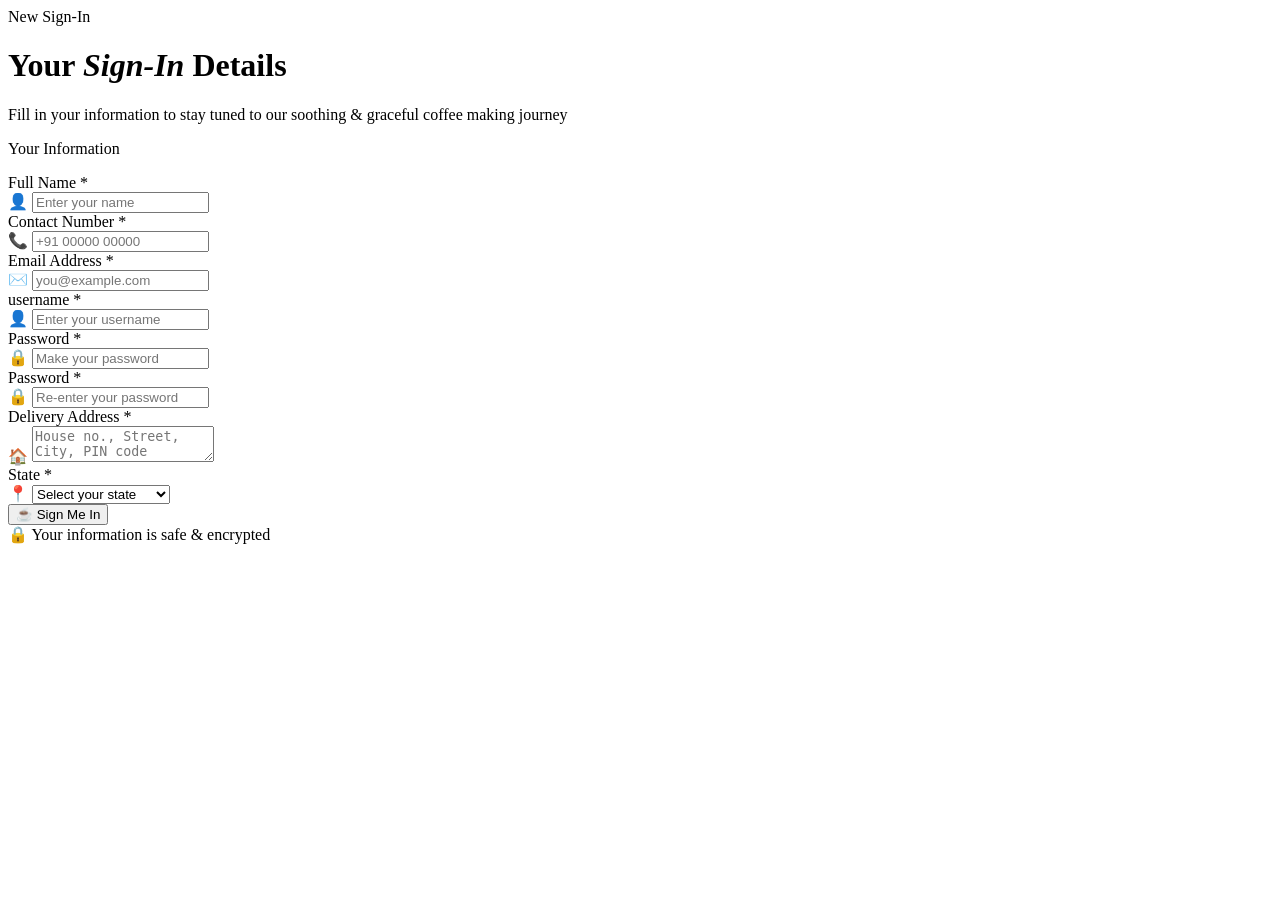
==== sign.html @ ac739aab "Add files via upload" ====
<!DOCTYPE html>
<html lang="en">

<head>
    <meta charset="UTF-8" />
    <meta name="viewport" content="width=device-width, initial-scale=1.0" />
    <title>Sign-In</title>
    <link
        href="https://fonts.googleapis.com/css2?family=Playfair+Display:ital,wght@0,600;0,700;1,600&family=DM+Sans:wght@400;500;600&display=swap"
        rel="stylesheet" />
    <link rel="stylesheet" href="order.css">
</head>

<body>

    <div class="card">

        <!-- Header -->
        <div class="card-header">
            <div class="badge"><span class="badge-dot"></span> New Sign-In</div>
            <h1>Your <em>Sign-In</em> Details</h1>
            <p>Fill in your information to stay tuned to our soothing & graceful coffee making journey</p>
        </div>
        <div class="steam-bar">
            <div class="steam-fill"></div>
        </div>

        <!-- Form Body -->
        <div class="card-body">
            <form action="payment.html">

                <!-- Customer Info -->
                <p class="section-label">Your Information</p>
                <div class="form-grid">

                    <div class="form-row">
                        <div class="form-group">
                            <label for="name">Full Name <span class="req">*</span></label>
                            <div class="input-wrap">
                                <span class="input-icon">👤</span>
                                <input type="text" id="name" placeholder="Enter your name" required />
                            </div>
                        </div>

                        <div class="form-group">
                            <label for="contact">Contact Number <span class="req">*</span></label>
                            <div class="input-wrap">
                                <span class="input-icon">📞</span>
                                <input type="tel" id="contact" placeholder="+91 00000 00000" required />
                            </div>
                        </div>
                    </div>

                    <div class="form-group span-full">
                        <label for="email">Email Address <span class="req">*</span></label>
                        <div class="input-wrap">
                            <span class="input-icon">✉️</span>
                            <input type="email" id="email" placeholder="you@example.com" required />
                        </div>
                    </div>
                    <div class="form-row">
                        <div class="form-group">
                            <label for="name">username <span class="req">*</span></label>
                            <div class="input-wrap">
                                <span class="input-icon">👤</span>
                                <input type="text" id="name" placeholder="Enter your username" required />
                            </div>
                        </div>
                    </div>
                    <div class="form-group">
                        <label for="password">Password <span class="req">*</span></label>
                        <div class="input-wrap">
                            <span class="input-icon">🔒</span>
                            <input type="password" id="password" placeholder="Make your password" required />
                        </div>
                    </div>
                    <div class="form-group">
                        <label for="password">Password <span class="req">*</span></label>
                        <div class="input-wrap">
                            <span class="input-icon">🔒</span>
                            <input type="password" id="password" placeholder="Re-enter your password" required />
                        </div>
                    </div>
                </div>

                <div class="form-group span-full">
                    <label for="address">Delivery Address <span class="req">*</span></label>
                    <div class="input-wrap">
                        <span class="input-icon textarea-icon">🏠</span>
                        <textarea id="address" placeholder="House no., Street, City, PIN code" required></textarea>
                    </div>
                </div>

                <div class="form-group span-full">
                    <label for="state">State <span class="req">*</span></label>
                    <div class="input-wrap select-wrap">
                        <span class="input-icon">📍</span>
                        <select id="state" required>
                            <option value="" disabled selected>Select your state</option>
                            <optgroup label="States">
                                <option>Bihar</option>
                                <option>Gujrat</option>
                                <option>Haryana</option>
                                <option>Jharkhand</option>
                                <option>Madhya Pradesh</option>
                                <option>Maharashtra</option>
                                <option>Odisha</option>
                                <option>Uttar Pradesh</option>
                                <option>West Bengal</option>
                            </optgroup>
                        </select>
                    </div>
                </div>

        </div>

        <!-- Submit -->
        <div class="btn-wrap">
            <button type="submit" class="btn">
                <span class="btn-inner">
                    <span>☕</span>
                    Sign Me In
                </span>
            </button>
        </div>

        <div class="secure-note">🔒 Your information is safe &amp; encrypted</div>

        </form>
    </div>

    </div>

</body>

</html>
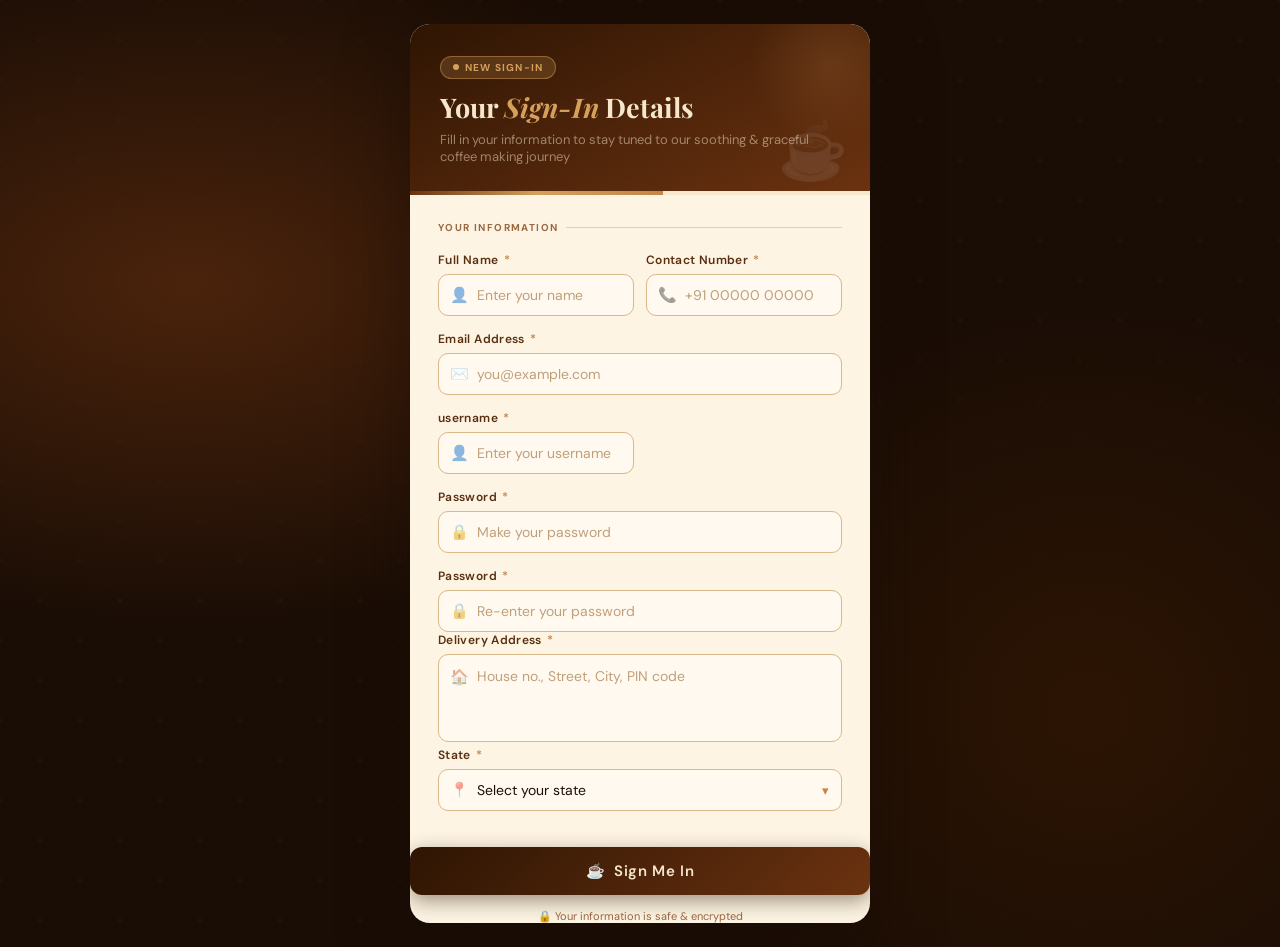
==== commit e4ce8773: "Add sign.css stylesheet to sign.html" ====
--- a/sign.html
+++ b/sign.html
@@ -9,6 +9,7 @@
         href="https://fonts.googleapis.com/css2?family=Playfair+Display:ital,wght@0,600;0,700;1,600&family=DM+Sans:wght@400;500;600&display=swap"
         rel="stylesheet" />
     <link rel="stylesheet" href="order.css">
+    <link rel="stylesheet" href="sign.css">
 </head>
 
 <body>
@@ -133,4 +134,4 @@
 
 </body>
 
-</html>+</html>
--- a/sign.css
+++ b/sign.css
@@ -0,0 +1,279 @@
+
+    *, *::before, *::after { margin: 0; padding: 0; box-sizing: border-box; }
+
+    :root {
+      --espresso:     #1a0d05;
+      --dark-roast:   #2e1503;
+      --medium-roast: #6b3210;
+      --latte:        #c4844a;
+      --caramel:      #d4a05a;
+      --cream:        #f5e6cc;
+      --milk-foam:    #fdf4e3;
+      --text-dark:    #1e0f04;
+      --text-mid:     #5a2e10;
+      --text-muted:   #9a6840;
+      --border:       #d9b88a;
+      --shadow:       0 24px 64px rgba(26, 13, 5, 0.55);
+    }
+
+    body {
+      min-height: 100vh;
+      display: flex;
+      align-items: center;
+      justify-content: center;
+      padding: 24px 16px;
+      font-family: 'DM Sans', sans-serif;
+      background-color: var(--espresso);
+      background-image:
+        radial-gradient(ellipse 80% 60% at 15% 30%, rgba(107,50,16,0.6) 0%, transparent 60%),
+        radial-gradient(ellipse 60% 80% at 85% 75%, rgba(46,21,3,0.9) 0%, transparent 55%),
+        url("data:image/svg+xml,%3Csvg width='80' height='80' viewBox='0 0 80 80' xmlns='http://www.w3.org/2000/svg'%3E%3Ccircle cx='40' cy='40' r='1.5' fill='%23c4844a' fill-opacity='0.07'/%3E%3Ccircle cx='0' cy='0' r='1.5' fill='%23c4844a' fill-opacity='0.07'/%3E%3Ccircle cx='80' cy='0' r='1.5' fill='%23c4844a' fill-opacity='0.07'/%3E%3Ccircle cx='0' cy='80' r='1.5' fill='%23c4844a' fill-opacity='0.07'/%3E%3Ccircle cx='80' cy='80' r='1.5' fill='%23c4844a' fill-opacity='0.07'/%3E%3C/svg%3E");
+    }
+
+    /* ── Card ── */
+    .card {
+      background: var(--milk-foam);
+      border-radius: 20px;
+      width: 100%;
+      max-width: 460px;
+      box-shadow: var(--shadow);
+      overflow: hidden;
+      animation: rise 0.55s cubic-bezier(0.22, 1, 0.36, 1) both;
+    }
+
+    @keyframes rise {
+      from { opacity: 0; transform: translateY(28px) scale(0.98); }
+      to   { opacity: 1; transform: translateY(0) scale(1); }
+    }
+
+    /* ── Header ── */
+    .card-header {
+      background: linear-gradient(155deg, var(--dark-roast) 0%, var(--medium-roast) 100%);
+      padding: 30px 30px 26px;
+      position: relative;
+      overflow: hidden;
+    }
+
+    .card-header::before {
+      content: '';
+      position: absolute;
+      top: -40px; right: -40px;
+      width: 160px; height: 160px;
+      border-radius: 50%;
+      background: radial-gradient(circle, rgba(196,132,74,0.18) 0%, transparent 70%);
+    }
+
+    .card-header::after {
+      content: '☕';
+      position: absolute;
+      bottom: 12px; right: 22px;
+      font-size: 56px;
+      opacity: 0.10;
+      line-height: 1;
+    }
+
+    .badge {
+      display: inline-flex;
+      align-items: center;
+      gap: 6px;
+      background: rgba(212,160,90,0.2);
+      border: 1px solid rgba(212,160,90,0.45);
+      color: var(--caramel);
+      font-size: 10px;
+      font-weight: 700;
+      letter-spacing: 0.12em;
+      text-transform: uppercase;
+      padding: 4px 12px;
+      border-radius: 99px;
+      margin-bottom: 12px;
+    }
+
+    .badge-dot { width: 6px; height: 6px; border-radius: 50%; background: var(--caramel); }
+
+    .card-header h1 {
+      font-family: 'Playfair Display', serif;
+      font-size: clamp(22px, 5vw, 27px);
+      color: var(--cream);
+      line-height: 1.25;
+    }
+
+    .card-header h1 em { font-style: italic; color: var(--caramel); }
+
+    .card-header p {
+      color: rgba(245,230,204,0.50);
+      font-size: 13px;
+      margin-top: 7px;
+    }
+
+    /* ── Progress bar ── */
+    .steam-bar { height: 4px; background: rgba(212,160,90,0.15); }
+    .steam-fill {
+      height: 100%;
+      width: 55%;
+      background: linear-gradient(90deg, var(--medium-roast), var(--caramel), var(--latte));
+    }
+
+    /* ── Body ── */
+    .card-body { padding: 26px 28px 28px; }
+
+    .section-label {
+      font-size: 10px;
+      font-weight: 700;
+      letter-spacing: 0.14em;
+      text-transform: uppercase;
+      color: var(--text-muted);
+      margin-bottom: 18px;
+      display: flex;
+      align-items: center;
+      gap: 8px;
+    }
+
+    .section-label::after {
+      content: '';
+      flex: 1;
+      height: 1px;
+      background: var(--border);
+      opacity: 0.6;
+    }
+
+    .form-grid { display: grid; gap: 15px; }
+
+    .span-full { grid-column: 1 / -1; }
+
+    .form-row {
+      display: grid;
+      grid-template-columns: 1fr 1fr;
+      gap: 12px;
+    }
+
+    .form-group { display: flex; flex-direction: column; gap: 6px; }
+
+    label {
+      font-size: 12px;
+      font-weight: 600;
+      color: var(--text-mid);
+      letter-spacing: 0.03em;
+    }
+
+    .req { color: var(--latte); margin-left: 2px; }
+
+    .input-wrap { position: relative; }
+
+    .input-icon {
+      position: absolute;
+      left: 12px;
+      top: 50%;
+      transform: translateY(-50%);
+      font-size: 15px;
+      pointer-events: none;
+      opacity: 0.5;
+    }
+
+    .textarea-icon { top: 13px; transform: none; }
+
+    input, textarea, select {
+      width: 100%;
+      padding: 11px 12px 11px 38px;
+      background: #fff9f0;
+      border: 1.5px solid var(--border);
+      border-radius: 10px;
+      font-family: 'DM Sans', sans-serif;
+      font-size: 14px;
+      color: var(--text-dark);
+      outline: none;
+      transition: border-color 0.25s, box-shadow 0.25s, background 0.25s;
+      -webkit-appearance: none;
+      appearance: none;
+    }
+
+    input::placeholder, textarea::placeholder { color: #c0a07a; }
+
+    input:focus, textarea:focus, select:focus {
+      border-color: var(--latte);
+      background: #fffdf8;
+      box-shadow: 0 0 0 3px rgba(196,132,74,0.15);
+    }
+
+    textarea {
+      resize: none;
+      height: 88px;
+      padding-top: 11px;
+      line-height: 1.55;
+    }
+
+    select { cursor: pointer; }
+
+    .select-wrap { position: relative; }
+    .select-wrap::after {
+      content: '▾';
+      position: absolute;
+      right: 13px;
+      top: 50%;
+      transform: translateY(-50%);
+      color: var(--latte);
+      font-size: 13px;
+      pointer-events: none;
+    }
+
+    /* ── Divider ── */
+    .divider {
+      height: 1px;
+      background: linear-gradient(90deg, transparent, var(--border), transparent);
+      margin: 4px 0 20px;
+    }
+
+    /* ── Button ── */
+    .btn-wrap { margin-top: 8px; }
+
+    .btn {
+      display: block;
+      width: 100%;
+      padding: 14px;
+      background: linear-gradient(135deg, var(--dark-roast) 0%, var(--medium-roast) 100%);
+      color: var(--cream);
+      border: none;
+      border-radius: 12px;
+      font-family: 'DM Sans', sans-serif;
+      font-size: 15px;
+      font-weight: 600;
+      letter-spacing: 0.04em;
+      cursor: pointer;
+      text-decoration: none;
+      text-align: center;
+      transition: transform 0.2s, box-shadow 0.2s;
+      box-shadow: 0 6px 20px rgba(46,21,3,0.45);
+      position: relative;
+      overflow: hidden;
+    }
+
+    .btn::before {
+      content: '';
+      position: absolute;
+      inset: 0;
+      background: linear-gradient(135deg, transparent, rgba(212,160,90,0.18));
+      opacity: 0;
+      transition: opacity 0.25s;
+    }
+
+    .btn:hover { transform: translateY(-2px); box-shadow: 0 10px 28px rgba(46,21,3,0.55); }
+    .btn:hover::before { opacity: 1; }
+    .btn:active { transform: translateY(0); }
+
+    .btn-inner { display: flex; align-items: center; justify-content: center; gap: 9px; }
+
+    .secure-note {
+      display: flex;
+      align-items: center;
+      justify-content: center;
+      gap: 5px;
+      margin-top: 14px;
+      font-size: 11px;
+      color: var(--text-muted);
+    }
+
+    /* ── Responsive ── */
+    @media (max-width: 480px) {
+      .card-body  { padding: 22px 18px 24px; }
+      .card-header { padding: 24px 20px 20px; }
+      .form-row { grid-template-columns: 1fr; gap: 15px; }
+    }
